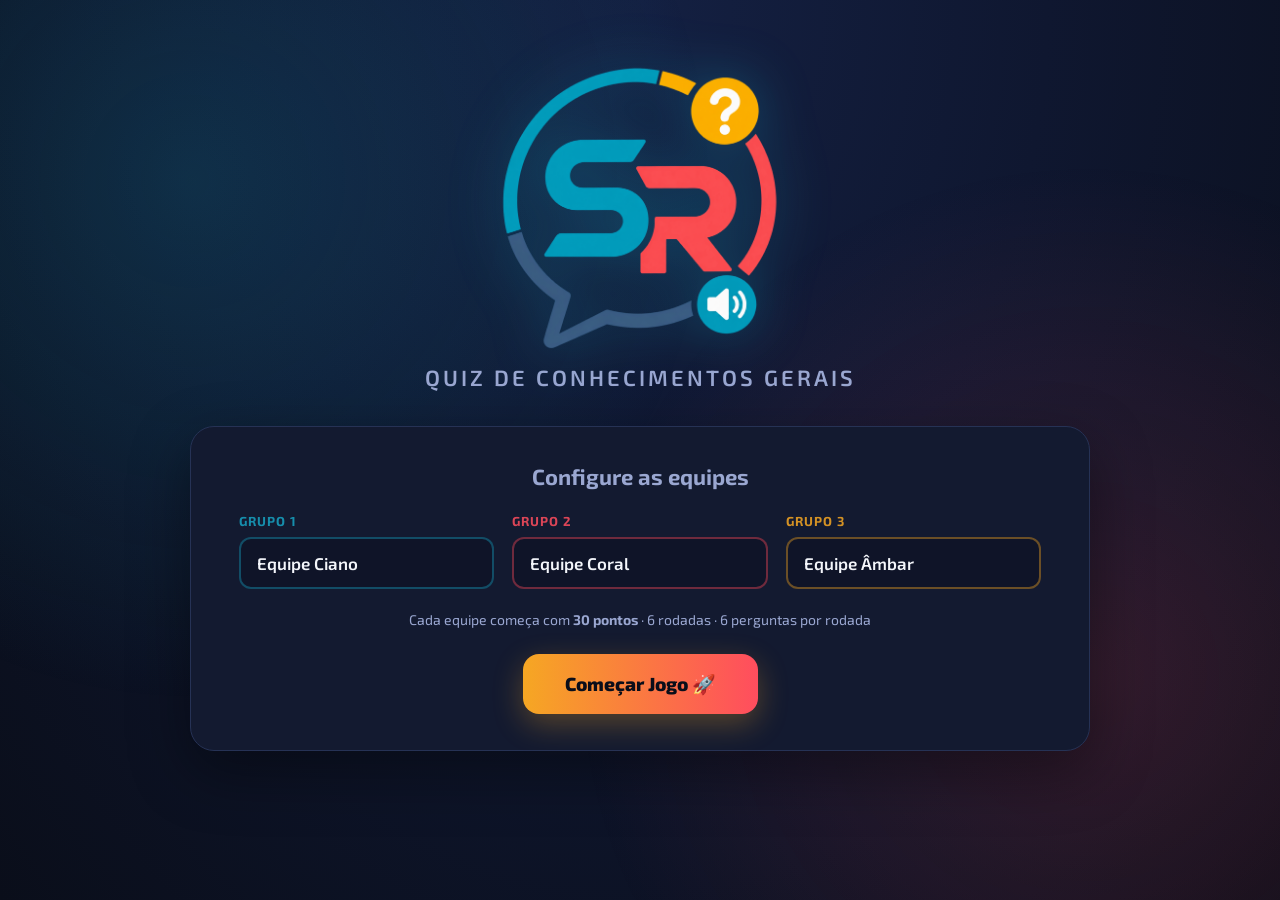
==== index.html @ 0fa522cc "the project deployment is complete" ====
<!DOCTYPE html>
<html lang="pt-BR">
<head>
<meta charset="UTF-8">
<meta name="viewport" content="width=device-width, initial-scale=1.0">
<title>ScoreRaid</title>
<link rel="preconnect" href="https://fonts.googleapis.com">
<link rel="preconnect" href="https://fonts.gstatic.com" crossorigin>
<link href="https://fonts.googleapis.com/css2?family=Exo+2:ital,wght@0,100..900;1,100..900&display=swap" rel="stylesheet">
<link rel="stylesheet" href="style.css">
</head>
<body>

<div id="app">

  <!-- ===================== BARRA LATERAL DE PLACAR (FIXA) ===================== -->
  <aside id="barra-lateral-placar" class="oculto">
    <div class="bl-topo">
      <img src="assets/logo-scoreraid.png" alt="ScoreRaid" class="bl-logo">
      <div class="bl-rodada" id="bl-rodada">Rodada 1 de 6</div>
    </div>
    <div class="bl-pontos-rodadas" id="bl-pontos-rodadas"></div>
    <div class="bl-lista-grupos" id="bl-lista-grupos"></div>
  </aside>

  <!-- ===================== TELA 1: INÍCIO ===================== -->
  <section id="tela-inicio" class="tela ativa">
    <div class="fundo-decor"></div>
    <div class="conteudo-inicio">
      <div class="logo-wrapper">
        <img src="assets/logo-scoreraid.png" alt="ScoreRaid" class="logo-principal">
        <p class="subtitulo-jogo">Quiz de Conhecimentos Gerais</p>
      </div>

      <div class="cartao-equipes">
        <h2>Configure as equipes</h2>
        <div class="campos-equipes">
          <div class="campo-equipe equipe-1">
            <label for="input-equipe-1">Grupo 1</label>
            <input type="text" id="input-equipe-1" maxlength="18" value="Equipe Ciano">
          </div>
          <div class="campo-equipe equipe-2">
            <label for="input-equipe-2">Grupo 2</label>
            <input type="text" id="input-equipe-2" maxlength="18" value="Equipe Coral">
          </div>
          <div class="campo-equipe equipe-3">
            <label for="input-equipe-3">Grupo 3</label>
            <input type="text" id="input-equipe-3" maxlength="18" value="Equipe Âmbar">
          </div>
        </div>
        <p class="info-regra">Cada equipe começa com <strong>30 pontos</strong> · 6 rodadas · 6 perguntas por rodada</p>
        <button id="btn-comecar" class="botao-principal">Começar Jogo 🚀</button>
      </div>
    </div>
  </section>

  <!-- ===================== TELA 2: PLACAR ENTRE PERGUNTAS ===================== -->
  <section id="tela-placar" class="tela">
    <div class="area-conteudo">
      <div class="cabecalho-jogo">
        <div class="indicador-rodada" id="indicador-rodada-placar">Rodada 1 de 6</div>
      </div>

      <h2 class="titulo-secao">Placar Atual</h2>
      <div class="grade-placar" id="grade-placar"></div>

      <button id="btn-proxima-pergunta" class="botao-principal botao-grande">Sortear Próximo Tema 🎡</button>
    </div>
  </section>

  <!-- ===================== TELA 2.5: ROLETA DE TEMAS ===================== -->
  <section id="tela-roleta" class="tela">
    <div class="area-conteudo area-conteudo-central">
      <h2 class="titulo-secao">Sorteando o tema...</h2>

      <div class="palco-roleta">
        <div class="ponteiro-roleta">▼</div>
        <div class="roleta" id="roleta"></div>
      </div>

      <p class="resultado-roleta oculto" id="resultado-roleta"></p>
      <button id="btn-girar-roleta" class="botao-principal botao-grande">Girar Roleta 🎡</button>
      <button id="btn-ver-pergunta" class="botao-principal botao-grande oculto">Ver Pergunta ➜</button>
    </div>
  </section>

  <!-- ===================== TELA 3: PERGUNTA ===================== -->
  <section id="tela-pergunta" class="tela">
    <div class="area-conteudo">
      <div class="cabecalho-jogo">
        <div class="indicador-rodada" id="indicador-rodada-pergunta">Rodada 1 de 6</div>
        <div class="indicador-pergunta" id="indicador-pergunta">Pergunta 1 de 6</div>
      </div>

      <div class="barra-badges">
        <span class="badge-tema" id="badge-tema">🧮 Matemática</span>
        <span class="badge-tipo" id="badge-tipo">Acumulativa</span>
        <span class="badge-valor" id="badge-valor">+10 pts</span>
      </div>

      <div class="cartao-pergunta">
        <p class="enunciado" id="texto-enunciado">Carregando pergunta...</p>
        <div class="grade-alternativas" id="grade-alternativas"></div>
      </div>

      <div class="area-cronometro" id="area-cronometro">
        <div class="circulo-cronometro">
          <span id="valor-cronometro">10</span>
        </div>
        <p class="texto-cronometro">Tempo para responder</p>
        <button id="btn-pular-cronometro" class="botao-secundario">Encerrar tempo agora</button>
      </div>

      <p class="aviso-vez" id="aviso-vez"></p>

      <div class="area-botoes-grupos" id="area-botoes-grupos"></div>

      <button id="btn-ninguem-acertou" class="botao-secundario">Ninguém acertou</button>

      <!-- Passo extra: escolher de quem roubar (Ofensiva) -->
      <div id="painel-roubo" class="painel-roubo oculto">
        <h3>🎯 De qual grupo <span id="nome-vencedor-roubo"></span> vai roubar pontos?</h3>
        <div class="area-botoes-roubo" id="area-botoes-roubo"></div>
      </div>

      <button id="btn-continuar" class="botao-principal botao-grande oculto">Continuar ➜</button>
    </div>
  </section>

  <!-- ===================== TELA 4: RESULTADO FINAL ===================== -->
  <section id="tela-final" class="tela">
    <div id="confete-container"></div>
    <div class="conteudo-final">
      <img src="assets/logo-scoreraid.png" alt="ScoreRaid" class="logo-final">
      <h2 class="titulo-vencedor">🏆 Vencedor 🏆</h2>
      <h1 id="nome-time-vencedor" class="nome-vencedor-final"></h1>

      <div class="podio" id="podio"></div>

      <button id="btn-jogar-novamente" class="botao-principal botao-grande">Jogar Novamente 🔄</button>
    </div>
  </section>

</div>

<script src="scripts.js"></script>
</body>
</html>
---- style.css ----
/* ======================================================
   SCORERAID — ESTILO GERAL (v2)
   Paleta inspirada na logo: ciano, coral/vermelho, âmbar e navy.
====================================================== */

:root{
  --fundo-1: #0a0e1a;
  --fundo-2: #0f1730;
  --fundo-3: #142042;
  --card-bg: #131a30;
  --card-borda: #263255;

  --ciano: #17a3c2;
  --ciano-forte: #0f7f9c;
  --coral: #ff4d5e;
  --coral-forte: #e8283b;
  --ambar: #f6a723;
  --ambar-forte: #de8b06;
  --navy: #3a4a78;
  --verde-ok: #2ee6a6;
  --vermelho: #ff4757;

  --texto: #f4f6fb;
  --texto-fraco: #9aa7d1;

  --largura-sidebar: 280px;

  --fonte-principal: 'Exo 2', sans-serif;
}

*{ box-sizing: border-box; margin:0; padding:0; }

html, body{
  height: 100%;
  font-family: var(--fonte-principal);
  color: var(--texto);
  background: radial-gradient(ellipse at top, var(--fundo-3) 0%, var(--fundo-2) 45%, var(--fundo-1) 100%);
  overflow-x: hidden;
}

#app{ min-height: 100vh; width: 100%; position: relative; }

.oculto{ display:none !important; }

/* ---------- Controle de telas ---------- */
.tela{
  display: none;
  min-height: 100vh;
  width: 100%;
  padding: 32px 6vw 48px;
  flex-direction: column;
  align-items: center;
  animation: aparecer .5s ease;
}
.tela.ativa{ display: flex; }

/* Quando a sidebar está visível, o conteúdo central recua para não ficar embaixo dela */
body.com-sidebar .tela{ padding-right: calc(var(--largura-sidebar) + 6vw); }

.area-conteudo{
  width: 100%;
  max-width: 1000px;
  display:flex;
  flex-direction: column;
  align-items: center;
}
.area-conteudo-central{ justify-content:center; flex:1; }

@keyframes aparecer{
  from{ opacity: 0; transform: translateY(12px); }
  to{ opacity: 1; transform: translateY(0); }
}

/* ======================================================
   BARRA LATERAL FIXA DE PLACAR
====================================================== */
#barra-lateral-placar{
  position: fixed;
  top: 0; right: 0;
  width: var(--largura-sidebar);
  height: 100vh;
  background: linear-gradient(180deg, #0f1530, #0a0e1e);
  border-left: 1px solid var(--card-borda);
  padding: 22px 20px;
  display:flex;
  flex-direction: column;
  gap: 18px;
  z-index: 50;
  box-shadow: -12px 0 30px rgba(0,0,0,.35);
}
.bl-topo{ display:flex; flex-direction: column; align-items:center; gap: 8px; }
.bl-logo{ width: 96px; height: auto; filter: drop-shadow(0 0 10px rgba(23,163,194,.35)); }
.bl-rodada{
  font-size: 13px;
  font-weight: 700;
  color: var(--texto-fraco);
  background: var(--card-bg);
  border: 1px solid var(--card-borda);
  padding: 6px 14px;
  border-radius: 999px;
}

.bl-pontos-rodadas{
  display:flex;
  gap: 6px;
  justify-content:center;
}
.bl-marcador{
  width: 12px; height: 12px;
  border-radius: 50%;
  background: var(--card-borda);
}
.bl-marcador.concluida{ background: var(--verde-ok); }
.bl-marcador.atual{ background: var(--ambar); box-shadow: 0 0 8px var(--ambar); }

.bl-lista-grupos{ display:flex; flex-direction: column; gap: 12px; margin-top: 6px; }
.bl-card-grupo{
  background: var(--card-bg);
  border: 1px solid var(--card-borda);
  border-left: 5px solid var(--ciano);
  border-radius: 12px;
  padding: 12px 14px;
  transition: transform .3s;
}
.bl-card-grupo.cor-1{ border-left-color: var(--ciano); }
.bl-card-grupo.cor-2{ border-left-color: var(--coral); }
.bl-card-grupo.cor-3{ border-left-color: var(--ambar); }
.bl-card-grupo.destaque{ transform: scale(1.04); }
.bl-nome-grupo{
  font-size: 13px;
  font-weight: 700;
  color: var(--texto-fraco);
  text-transform: uppercase;
  letter-spacing: .5px;
  margin-bottom: 4px;
  white-space: nowrap;
  overflow: hidden;
  text-overflow: ellipsis;
}
.bl-pontos-grupo{ font-size: 30px; font-weight: 900; }
.bl-card-grupo.cor-1 .bl-pontos-grupo{ color: var(--ciano); }
.bl-card-grupo.cor-2 .bl-pontos-grupo{ color: var(--coral); }
.bl-card-grupo.cor-3 .bl-pontos-grupo{ color: var(--ambar); }

/* ======================================================
   TELA INÍCIO
====================================================== */
.fundo-decor{
  position: fixed;
  inset: 0;
  background:
    radial-gradient(circle at 15% 20%, rgba(23,163,194,.18), transparent 40%),
    radial-gradient(circle at 85% 75%, rgba(255,77,94,.16), transparent 40%);
  pointer-events: none;
  z-index: 0;
}

.conteudo-inicio{
  position: relative;
  z-index: 1;
  display:flex;
  flex-direction: column;
  align-items: center;
  gap: 36px;
  width: 100%;
  max-width: 900px;
  margin-top: 3vh;
}

.logo-wrapper{ text-align:center; }
.logo-principal{
  width: min(320px, 60vw);
  height: auto;
  filter: drop-shadow(0 0 26px rgba(23,163,194,.35));
}
.subtitulo-jogo{
  font-size: clamp(16px, 2.4vw, 22px);
  color: var(--texto-fraco);
  font-weight: 600;
  letter-spacing: 3px;
  text-transform: uppercase;
  margin-top: 10px;
}

.cartao-equipes{
  width: 100%;
  background: var(--card-bg);
  border: 1px solid var(--card-borda);
  border-radius: 24px;
  padding: 36px clamp(20px, 4vw, 48px);
  box-shadow: 0 20px 60px rgba(0,0,0,.4);
}
.cartao-equipes h2{
  text-align: center;
  font-size: 22px;
  margin-bottom: 24px;
  color: var(--texto-fraco);
  font-weight: 700;
}

.campos-equipes{
  display: grid;
  grid-template-columns: repeat(3, 1fr);
  gap: 18px;
  margin-bottom: 22px;
}
.campo-equipe label{
  display: block;
  font-size: 13px;
  font-weight: 700;
  text-transform: uppercase;
  letter-spacing: 1px;
  margin-bottom: 8px;
  opacity: .85;
}
.campo-equipe input{
  width: 100%;
  padding: 14px 16px;
  font-size: 17px;
  font-family: var(--fonte-principal);
  font-weight: 600;
  border-radius: 12px;
  border: 2px solid var(--card-borda);
  background: #0f1428;
  color: var(--texto);
  outline: none;
  transition: border-color .2s;
}
.campo-equipe input:focus{ border-color: var(--ambar); }

.equipe-1 label{ color: var(--ciano); }
.equipe-2 label{ color: var(--coral); }
.equipe-3 label{ color: var(--ambar); }
.equipe-1 input{ border-color: rgba(23,163,194,.4); }
.equipe-2 input{ border-color: rgba(255,77,94,.4); }
.equipe-3 input{ border-color: rgba(246,167,35,.4); }

.info-regra{
  text-align: center;
  color: var(--texto-fraco);
  font-size: 14px;
  margin-bottom: 26px;
}

.botao-principal{
  display: block;
  margin: 0 auto;
  border: none;
  cursor: pointer;
  font-family: var(--fonte-principal);
  font-weight: 800;
  font-size: 19px;
  color: #0a0e1a;
  padding: 18px 42px;
  border-radius: 16px;
  background: linear-gradient(90deg, var(--ambar), var(--coral));
  box-shadow: 0 10px 30px rgba(246,167,35,.3);
  transition: transform .15s ease, box-shadow .15s ease;
}
.botao-principal:hover{ transform: translateY(-3px) scale(1.02); box-shadow: 0 14px 36px rgba(246,167,35,.45); }
.botao-principal:active{ transform: translateY(0) scale(.98); }

.botao-grande{ font-size: 22px; padding: 20px 52px; margin-top: 28px; }

.botao-secundario{
  margin: 14px auto 0;
  display: block;
  background: transparent;
  border: 2px solid var(--card-borda);
  color: var(--texto-fraco);
  font-family: var(--fonte-principal);
  font-weight: 700;
  font-size: 15px;
  padding: 12px 28px;
  border-radius: 12px;
  cursor: pointer;
  transition: all .2s;
}
.botao-secundario:hover{ border-color: var(--coral); color: var(--coral); }

/* ======================================================
   CABEÇALHO COMUM
====================================================== */
.cabecalho-jogo{
  width: 100%;
  display:flex;
  align-items:center;
  justify-content: center;
  gap: 16px;
  flex-wrap: wrap;
  margin-bottom: 18px;
}
.indicador-rodada, .indicador-pergunta{
  background: var(--card-bg);
  border: 1px solid var(--card-borda);
  padding: 8px 18px;
  border-radius: 999px;
  font-weight: 700;
  font-size: 14px;
  color: var(--texto-fraco);
}

/* ======================================================
   TELA PLACAR
====================================================== */
.titulo-secao{
  font-size: 26px;
  font-weight: 800;
  margin-bottom: 22px;
  text-align:center;
}

.grade-placar{
  display:grid;
  grid-template-columns: repeat(3, 1fr);
  gap: 22px;
  width: 100%;
}
.cartao-placar-equipe{
  background: var(--card-bg);
  border: 2px solid var(--card-borda);
  border-radius: 20px;
  padding: 28px 18px;
  text-align: center;
  position: relative;
  overflow: hidden;
}
.cartao-placar-equipe::before{
  content:"";
  position:absolute; top:0; left:0; right:0; height:6px;
}
.cartao-placar-equipe.cor-1::before{ background: linear-gradient(90deg, var(--ciano), var(--ciano-forte)); }
.cartao-placar-equipe.cor-2::before{ background: linear-gradient(90deg, var(--coral), var(--coral-forte)); }
.cartao-placar-equipe.cor-3::before{ background: linear-gradient(90deg, var(--ambar), var(--ambar-forte)); }

.nome-equipe-placar{
  font-size: 18px;
  font-weight: 700;
  color: var(--texto-fraco);
  margin-bottom: 10px;
  text-transform: uppercase;
  letter-spacing: .5px;
}
.valor-pontos{ font-size: 52px; font-weight: 900; }
.cartao-placar-equipe.cor-1 .valor-pontos{ color: var(--ciano); }
.cartao-placar-equipe.cor-2 .valor-pontos{ color: var(--coral); }
.cartao-placar-equipe.cor-3 .valor-pontos{ color: var(--ambar); }

.variacao-pontos{ font-size: 15px; font-weight: 700; margin-top: 8px; height: 18px; }
.variacao-pontos.positiva{ color: var(--verde-ok); }
.variacao-pontos.negativa{ color: var(--vermelho); }

/* ======================================================
   TELA ROLETA
====================================================== */
.palco-roleta{
  position: relative;
  width: min(420px, 80vw);
  aspect-ratio: 1;
  margin: 10px auto 26px;
  display:flex; align-items:center; justify-content:center;
}
.ponteiro-roleta{
  position: absolute;
  top: -6px;
  font-size: 34px;
  color: var(--ambar);
  filter: drop-shadow(0 0 8px rgba(246,167,35,.6));
  z-index: 5;
}
.roleta{
  width: 100%;
  height: 100%;
  border-radius: 50%;
  border: 6px solid var(--card-borda);
  box-shadow: 0 0 40px rgba(23,163,194,.25), inset 0 0 30px rgba(0,0,0,.4);
  position: relative;
  transition: transform 3.2s cubic-bezier(.15,.85,.15,1);
  transform: rotate(0deg);
}
.fatia-roleta{
  position: absolute;
  inset: 0;
  display:flex;
  align-items:flex-start;
  justify-content:center;
  font-size: 26px;
}
.fatia-roleta span{
  margin-top: 14px;
  filter: drop-shadow(0 0 4px rgba(0,0,0,.5));
}

.resultado-roleta{
  text-align:center;
  font-size: 24px;
  font-weight: 800;
  margin-bottom: 6px;
  color: var(--ambar);
}

/* ======================================================
   TELA PERGUNTA — PALCO DE PROGRAMA DE TV
   Conceito: um estúdio escuro com holofotes cruzados, o "telão"
   central emoldurado por luzes de marquise (chase lights), placas
   luminosas para os badges e teclas-letra grandes tipo painel de
   game show. Os buzinadores dos grupos viram botões de campainha.
====================================================== */
#tela-pergunta{ position: relative; }
#tela-pergunta::before{
  content:"";
  position: fixed;
  inset: 0;
  z-index: 0;
  pointer-events: none;
  background:
    conic-gradient(from 200deg at 18% -10%, rgba(246,167,35,.16), transparent 32%),
    conic-gradient(from 20deg at 85% -10%, rgba(23,163,194,.18), transparent 32%),
    radial-gradient(ellipse at 50% 120%, rgba(255,77,94,.10), transparent 55%);
}
#tela-pergunta .area-conteudo{ position: relative; z-index: 1; }

.barra-badges{
  display:flex;
  gap: 14px;
  flex-wrap: wrap;
  justify-content: center;
  margin-bottom: 26px;
}
.badge-tema, .badge-tipo, .badge-valor{
  padding: 10px 20px;
  border-radius: 10px;
  font-weight: 800;
  font-size: 14px;
  letter-spacing: .3px;
  border: 1px solid rgba(255,255,255,.08);
}
.badge-tema{
  background: #0c1226;
  color: var(--texto-fraco);
  box-shadow: inset 0 0 0 1px rgba(255,255,255,.03);
}
.badge-tipo{
  background: #071a1f;
  color: #5fe4ff;
  text-shadow: 0 0 10px rgba(95,228,255,.8);
  box-shadow: 0 0 18px rgba(23,163,194,.35), inset 0 0 12px rgba(23,163,194,.25);
}
.badge-tipo.ofensiva{
  background: #240509;
  color: #ff8a93;
  text-shadow: 0 0 12px rgba(255,71,87,.9);
  box-shadow: 0 0 22px rgba(255,71,87,.5), inset 0 0 12px rgba(255,71,87,.3);
  animation: sirene 1s infinite;
}
.badge-valor{
  background: #241706;
  color: var(--ambar);
  text-shadow: 0 0 10px rgba(246,167,35,.8);
  box-shadow: 0 0 18px rgba(246,167,35,.35), inset 0 0 12px rgba(246,167,35,.25);
}

@keyframes sirene{
  0%,100%{ box-shadow: 0 0 22px rgba(255,71,87,.5), inset 0 0 12px rgba(255,71,87,.3); }
  50%{ box-shadow: 0 0 34px rgba(255,71,87,.85), inset 0 0 16px rgba(255,71,87,.5); }
}

/* ---------- "Telão" central com moldura de luzes de marquise ---------- */
.cartao-pergunta{
  position: relative;
  width: 100%;
  background:
    radial-gradient(circle at 50% -20%, rgba(23,163,194,.10), transparent 55%),
    #0a0f22;
  border-radius: 20px;
  padding: clamp(30px, 4.5vw, 56px) clamp(22px, 4vw, 48px) clamp(38px, 5vw, 54px);
  margin-bottom: 26px;
  box-shadow:
    0 30px 70px rgba(0,0,0,.55),
    inset 0 0 0 2px #05070f;
}
.cartao-pergunta::before{
  content:"";
  position: absolute;
  inset: 10px;
  border-radius: 13px;
  padding: 3px;
  background-image: radial-gradient(circle, #ffe08a 0 3px, transparent 3.5px);
  background-size: 26px 26px;
  background-position: 0 0;
  -webkit-mask: linear-gradient(#000 0 0) content-box, linear-gradient(#000 0 0);
  -webkit-mask-composite: xor;
  mask-composite: exclude;
  border: 13px solid transparent;
  filter: drop-shadow(0 0 4px rgba(255,224,138,.65));
  animation: luzes-correndo 900ms steps(2) infinite;
  pointer-events: none;
}
@keyframes luzes-correndo{
  0%{ background-position: 0 0; opacity: 1; }
  50%{ background-position: 13px 0; opacity: .55; }
  100%{ background-position: 26px 0; opacity: 1; }
}

.enunciado{
  position: relative;
  font-size: clamp(22px, 2.9vw, 32px);
  font-weight: 800;
  text-align: center;
  letter-spacing: .2px;
  line-height: 1.45;
  margin-bottom: 34px;
  color: #fbfbff;
  text-shadow: 0 0 22px rgba(23,163,194,.25);
}

.grade-alternativas{ display:grid; grid-template-columns: 1fr 1fr; gap: 18px; }
.alternativa{
  position: relative;
  background: linear-gradient(180deg, #141c38, #0d1226);
  border: 1px solid #2a355c;
  border-bottom: 4px solid #05070f;
  border-radius: 14px;
  padding: 18px 22px;
  font-size: 18px;
  font-weight: 700;
  display:flex;
  gap: 16px;
  align-items: center;
  transition: all .2s;
}
.alternativa .letra{
  width: 40px; height:40px;
  border-radius: 50%;
  background: linear-gradient(180deg, #f6c25a, var(--ambar-forte));
  color: #2c1c00;
  display:flex; align-items:center; justify-content:center;
  font-weight: 900;
  font-size: 17px;
  flex-shrink: 0;
  box-shadow: 0 3px 0 #8a5a03, 0 0 14px rgba(246,167,35,.4);
}
.alternativa.correta{
  background: linear-gradient(180deg, #0f3d31, #0a2620);
  border-color: var(--verde-ok);
  box-shadow: 0 0 26px rgba(46,230,166,.35);
}
.alternativa.correta .letra{ background: var(--verde-ok); color:#022; box-shadow: 0 3px 0 #167a5c; }
.alternativa.incorreta{ background: #150c14; border-color: rgba(255,71,87,.35); opacity: .45; }

/* ---------- Relógio de estúdio ---------- */
.area-cronometro{ display:flex; flex-direction: column; align-items:center; gap: 12px; margin: 4px 0 28px; }
.circulo-cronometro{
  width: 110px; height: 110px;
  border-radius: 50%;
  display:flex; align-items:center; justify-content:center;
  background: radial-gradient(circle at 50% 40%, #16233f, #070b17 75%);
  border: 5px solid var(--ambar);
  box-shadow: 0 0 0 6px #05070f, 0 0 30px rgba(246,167,35,.5);
  font-size: 42px;
  font-weight: 900;
  color: var(--ambar);
  text-shadow: 0 0 14px rgba(246,167,35,.8);
  transition: border-color .3s, color .3s, box-shadow .3s;
}
.circulo-cronometro.alerta{
  border-color: var(--vermelho);
  color: #fff;
  text-shadow: 0 0 16px rgba(255,71,87,.9);
  box-shadow: 0 0 0 6px #05070f, 0 0 34px rgba(255,71,87,.7);
  animation: sirene-relogio .5s infinite;
}
@keyframes sirene-relogio{
  0%,100%{ transform: scale(1); }
  50%{ transform: scale(1.06); }
}
.texto-cronometro{ font-size: 13px; font-weight: 700; color: var(--texto-fraco); text-transform: uppercase; letter-spacing: 2px; }
#btn-pular-cronometro{ margin-top: 2px; padding: 8px 20px; font-size: 13px; }

.aviso-vez{
  text-align:center;
  font-size: 21px;
  font-weight: 800;
  color: var(--ambar);
  text-shadow: 0 0 16px rgba(246,167,35,.6);
  min-height: 28px;
  margin-bottom: 16px;
}

/* ---------- Campainhas dos grupos ---------- */
.area-botoes-grupos{
  display:grid;
  grid-template-columns: repeat(3, 1fr);
  gap: 18px;
  width: 100%;
  margin-bottom: 10px;
}
.botao-grupo{
  font-family: var(--fonte-principal);
  font-weight: 800;
  font-size: 16px;
  padding: 22px 12px;
  border-radius: 999px;
  border: none;
  cursor: pointer;
  color: #061018;
  position: relative;
  transition: transform .12s, box-shadow .12s, opacity .2s;
}
.botao-grupo::after{
  content:"";
  position: absolute; inset: 4px;
  border-radius: inherit;
  background: linear-gradient(180deg, rgba(255,255,255,.35), transparent 55%);
  pointer-events: none;
}
.botao-grupo:hover:not(:disabled){ transform: translateY(-3px); }
.botao-grupo:active:not(:disabled){ transform: translateY(1px); }
.botao-grupo:disabled{ opacity: .3; cursor: not-allowed; }
.botao-grupo.cor-1{ background: linear-gradient(135deg, var(--ciano), var(--ciano-forte)); box-shadow: 0 6px 0 #0a5568, 0 0 20px rgba(23,163,194,.4); }
.botao-grupo.cor-2{ background: linear-gradient(135deg, var(--coral), var(--coral-forte)); box-shadow: 0 6px 0 #8f1420, 0 0 20px rgba(255,77,94,.4); }
.botao-grupo.cor-3{ background: linear-gradient(135deg, var(--ambar), var(--ambar-forte)); box-shadow: 0 6px 0 #8a5a03, 0 0 20px rgba(246,167,35,.4); }

.painel-roubo{
  position: relative;
  width: 100%;
  background: repeating-linear-gradient(135deg, #1a0507 0 14px, #240a0d 14px 28px);
  border: 2px solid var(--coral);
  border-radius: 18px;
  padding: 26px;
  text-align: center;
  margin-top: 14px;
  box-shadow: 0 0 30px rgba(255,71,87,.3);
}
.painel-roubo h3{ margin-bottom: 18px; font-size: 20px; text-shadow: 0 0 10px rgba(255,77,94,.6); }
.area-botoes-roubo{ display:flex; gap: 16px; justify-content: center; flex-wrap: wrap; }

/* ======================================================
   TELA FINAL
====================================================== */
#tela-final{ position: relative; overflow:hidden; justify-content: center; }
#confete-container{ position: absolute; inset:0; pointer-events:none; overflow:hidden; }
.confete{ position:absolute; top:-20px; width:10px; height: 16px; opacity: .9; animation: cair linear forwards; }
@keyframes cair{ to{ transform: translateY(110vh) rotate(540deg); opacity: .2; } }

.conteudo-final{
  position: relative; z-index: 1;
  text-align:center;
  display:flex; flex-direction: column; align-items:center;
  gap: 8px;
  margin-top: 3vh;
}
.logo-final{ width: 100px; height: auto; margin-bottom: 6px; opacity: .9; }
.titulo-vencedor{ font-size: 24px; color: var(--texto-fraco); letter-spacing: 2px; }
.nome-vencedor-final{
  font-size: clamp(40px, 7vw, 76px);
  font-weight: 900;
  background: linear-gradient(90deg, var(--ambar), var(--coral));
  -webkit-background-clip: text; background-clip: text; color: transparent;
  margin-bottom: 20px;
}

.podio{ display:flex; gap: 20px; align-items:flex-end; justify-content:center; margin: 20px 0 10px; }
.posicao-podio{
  background: var(--card-bg);
  border: 2px solid var(--card-borda);
  border-radius: 18px;
  padding: 22px 26px;
  min-width: 180px;
}
.posicao-podio.primeiro{ border-color: var(--ambar); transform: scale(1.08); }
.posicao-podio .lugar{ font-size: 14px; color: var(--texto-fraco); font-weight:700; letter-spacing:1px; }
.posicao-podio .nome{ font-size: 20px; font-weight: 800; margin: 6px 0; }
.posicao-podio .pts{ font-size: 30px; font-weight: 900; color: var(--ambar); }

/* ======================================================
   RESPONSIVO
====================================================== */
@media (max-width: 900px){
  body.com-sidebar .tela{ padding-right: 6vw; padding-bottom: 210px; }
  #barra-lateral-placar{
    top: auto; bottom: 0; left: 0; right: 0;
    width: 100%; height: auto;
    flex-direction: row;
    align-items: center;
    justify-content: space-between;
    border-left: none;
    border-top: 1px solid var(--card-borda);
    padding: 12px 16px;
    overflow-x: auto;
  }
  .bl-topo{ flex-direction: row; gap: 10px; }
  .bl-logo{ width: 40px; }
  .bl-pontos-rodadas{ display:none; }
  .bl-lista-grupos{ flex-direction: row; margin-top: 0; }
  .bl-card-grupo{ padding: 8px 12px; min-width: 110px; }
  .bl-pontos-grupo{ font-size: 22px; }
}
@media (max-width: 760px){
  .campos-equipes{ grid-template-columns: 1fr; }
  .grade-placar{ grid-template-columns: 1fr; }
  .grade-alternativas{ grid-template-columns: 1fr; }
  .area-botoes-grupos{ grid-template-columns: 1fr; }
  .podio{ flex-direction: column; align-items:center; }
}
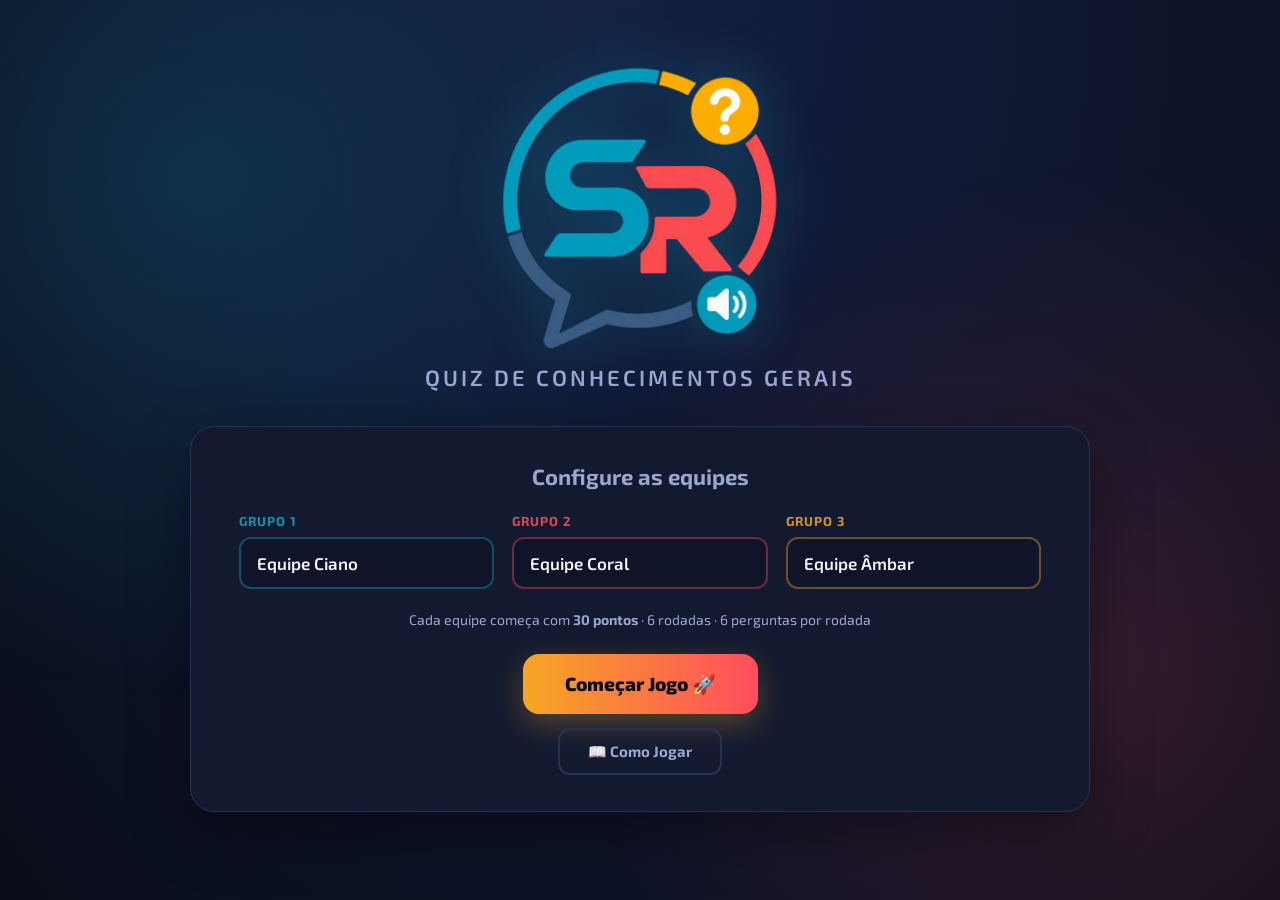
==== commit 62ae8d0c: "update project v2.0" ====
--- a/index.html
+++ b/index.html
@@ -1,148 +1,168 @@
 <!DOCTYPE html>
 <html lang="pt-BR">
+
 <head>
-<meta charset="UTF-8">
-<meta name="viewport" content="width=device-width, initial-scale=1.0">
-<title>ScoreRaid</title>
-<link rel="preconnect" href="https://fonts.googleapis.com">
-<link rel="preconnect" href="https://fonts.gstatic.com" crossorigin>
-<link href="https://fonts.googleapis.com/css2?family=Exo+2:ital,wght@0,100..900;1,100..900&display=swap" rel="stylesheet">
-<link rel="stylesheet" href="style.css">
+  <meta charset="UTF-8">
+  <meta name="viewport" content="width=device-width, initial-scale=1.0">
+  <title>ScoreRaid</title>
+  <link rel="preconnect" href="https://fonts.googleapis.com">
+  <link rel="preconnect" href="https://fonts.gstatic.com" crossorigin>
+  <link href="https://fonts.googleapis.com/css2?family=Exo+2:ital,wght@0,100..900;1,100..900&display=swap"
+    rel="stylesheet">
+  <link rel="stylesheet" href="style.css">
 </head>
+
 <body>
 
-<div id="app">
+  <div id="app">
 
-  <!-- ===================== BARRA LATERAL DE PLACAR (FIXA) ===================== -->
-  <aside id="barra-lateral-placar" class="oculto">
-    <div class="bl-topo">
-      <img src="assets/logo-scoreraid.png" alt="ScoreRaid" class="bl-logo">
-      <div class="bl-rodada" id="bl-rodada">Rodada 1 de 6</div>
-    </div>
-    <div class="bl-pontos-rodadas" id="bl-pontos-rodadas"></div>
-    <div class="bl-lista-grupos" id="bl-lista-grupos"></div>
-  </aside>
+    <!-- ===================== BARRA LATERAL DE PLACAR (FIXA) ===================== -->
+    <aside id="barra-lateral-placar" class="oculto">
+      <div class="bl-topo">
+        <img src="assets/logo-scoreraid.png" alt="ScoreRaid" class="bl-logo">
+        <div class="bl-rodada" id="bl-rodada">Rodada 1 de 6</div>
+      </div>
+      <div class="bl-pontos-rodadas" id="bl-pontos-rodadas"></div>
+      <div class="bl-lista-grupos" id="bl-lista-grupos"></div>
+    </aside>
 
-  <!-- ===================== TELA 1: INÍCIO ===================== -->
-  <section id="tela-inicio" class="tela ativa">
-    <div class="fundo-decor"></div>
-    <div class="conteudo-inicio">
-      <div class="logo-wrapper">
-        <img src="assets/logo-scoreraid.png" alt="ScoreRaid" class="logo-principal">
-        <p class="subtitulo-jogo">Quiz de Conhecimentos Gerais</p>
-      </div>
+    <!-- ===================== TELA 1: INÍCIO ===================== -->
+    <section id="tela-inicio" class="tela ativa">
+      <div class="fundo-decor"></div>
+      <div class="conteudo-inicio">
+        <div class="logo-wrapper">
+          <img src="assets/logo-scoreraid.png" alt="ScoreRaid" class="logo-principal">
+          <p class="subtitulo-jogo">Quiz de Conhecimentos Gerais</p>
+        </div>
 
-      <div class="cartao-equipes">
-        <h2>Configure as equipes</h2>
-        <div class="campos-equipes">
-          <div class="campo-equipe equipe-1">
-            <label for="input-equipe-1">Grupo 1</label>
-            <input type="text" id="input-equipe-1" maxlength="18" value="Equipe Ciano">
+        <div class="cartao-equipes">
+          <h2>Configure as equipes</h2>
+          <div class="campos-equipes">
+            <div class="campo-equipe equipe-1">
+              <label for="input-equipe-1">Grupo 1</label>
+              <input type="text" id="input-equipe-1" maxlength="18" value="Equipe Ciano">
+            </div>
+            <div class="campo-equipe equipe-2">
+              <label for="input-equipe-2">Grupo 2</label>
+              <input type="text" id="input-equipe-2" maxlength="18" value="Equipe Coral">
+            </div>
+            <div class="campo-equipe equipe-3">
+              <label for="input-equipe-3">Grupo 3</label>
+              <input type="text" id="input-equipe-3" maxlength="18" value="Equipe Âmbar">
+            </div>
           </div>
-          <div class="campo-equipe equipe-2">
-            <label for="input-equipe-2">Grupo 2</label>
-            <input type="text" id="input-equipe-2" maxlength="18" value="Equipe Coral">
-          </div>
-          <div class="campo-equipe equipe-3">
-            <label for="input-equipe-3">Grupo 3</label>
-            <input type="text" id="input-equipe-3" maxlength="18" value="Equipe Âmbar">
+          <p class="info-regra">Cada equipe começa com <strong>30 pontos</strong> · 6 rodadas · 6 perguntas por rodada
+          </p>
+          <button id="btn-comecar" class="botao-principal">Começar Jogo 🚀</button>
+          <button id="btn-como-jogar" class="botao-secundario">📖 Como Jogar</button>
+
+          <!-- ===================== MODAL: COMO JOGAR (Google Slides) ===================== -->
+          <div id="modal-como-jogar" class="modal-apresentacao oculto">
+            <div class="apresentacao-topo">
+              <span class="apresentacao-titulo">Como Jogar</span>
+              <button id="btn-fechar-apresentacao" class="botao-fechar-apresentacao">✕</button>
+            </div>
+            <div class="apresentacao-palco">
+              <iframe id="iframe-apresentacao" src=""
+                data-src="https://docs.google.com/presentation/d/1zQr8W0oWzdNFz7qLsK6k_VZ32sdYNNH6wDWyF6dW29E/embed?start=false&loop=false&delayms=3000"
+                allowfullscreen="true" frameborder="0">
+              </iframe>
+            </div>
           </div>
         </div>
-        <p class="info-regra">Cada equipe começa com <strong>30 pontos</strong> · 6 rodadas · 6 perguntas por rodada</p>
-        <button id="btn-comecar" class="botao-principal">Começar Jogo 🚀</button>
       </div>
-    </div>
-  </section>
+    </section>
 
-  <!-- ===================== TELA 2: PLACAR ENTRE PERGUNTAS ===================== -->
-  <section id="tela-placar" class="tela">
-    <div class="area-conteudo">
-      <div class="cabecalho-jogo">
-        <div class="indicador-rodada" id="indicador-rodada-placar">Rodada 1 de 6</div>
+    <!-- ===================== TELA 2: PLACAR ENTRE PERGUNTAS ===================== -->
+    <section id="tela-placar" class="tela">
+      <div class="area-conteudo">
+        <div class="cabecalho-jogo">
+          <div class="indicador-rodada" id="indicador-rodada-placar">Rodada 1 de 6</div>
+        </div>
+
+        <h2 class="titulo-secao">Placar Atual</h2>
+        <div class="grade-placar" id="grade-placar"></div>
+
+        <button id="btn-proxima-pergunta" class="botao-principal botao-grande">Sortear Próximo Tema 🎡</button>
       </div>
+    </section>
 
-      <h2 class="titulo-secao">Placar Atual</h2>
-      <div class="grade-placar" id="grade-placar"></div>
+    <!-- ===================== TELA 2.5: ROLETA DE TEMAS ===================== -->
+    <section id="tela-roleta" class="tela">
+      <div class="area-conteudo area-conteudo-central">
+        <h2 class="titulo-secao">Sorteando o tema...</h2>
 
-      <button id="btn-proxima-pergunta" class="botao-principal botao-grande">Sortear Próximo Tema 🎡</button>
-    </div>
-  </section>
+        <div class="palco-roleta">
+          <div class="ponteiro-roleta">▼</div>
+          <div class="roleta" id="roleta"></div>
+        </div>
 
-  <!-- ===================== TELA 2.5: ROLETA DE TEMAS ===================== -->
-  <section id="tela-roleta" class="tela">
-    <div class="area-conteudo area-conteudo-central">
-      <h2 class="titulo-secao">Sorteando o tema...</h2>
+        <p class="resultado-roleta oculto" id="resultado-roleta"></p>
+        <button id="btn-girar-roleta" class="botao-principal botao-grande">Girar Roleta 🎡</button>
+        <button id="btn-ver-pergunta" class="botao-principal botao-grande oculto">Ver Pergunta ➜</button>
+      </div>
+    </section>
 
-      <div class="palco-roleta">
-        <div class="ponteiro-roleta">▼</div>
-        <div class="roleta" id="roleta"></div>
+    <!-- ===================== TELA 3: PERGUNTA ===================== -->
+    <section id="tela-pergunta" class="tela">
+      <div class="area-conteudo">
+        <div class="cabecalho-jogo">
+          <div class="indicador-rodada" id="indicador-rodada-pergunta">Rodada 1 de 6</div>
+          <div class="indicador-pergunta" id="indicador-pergunta">Pergunta 1 de 6</div>
+        </div>
+
+        <div class="barra-badges">
+          <span class="badge-tema" id="badge-tema">🧮 Matemática</span>
+          <span class="badge-tipo" id="badge-tipo">Acumulativa</span>
+          <span class="badge-valor" id="badge-valor">+10 pts</span>
+        </div>
+
+        <div class="cartao-pergunta">
+          <p class="enunciado" id="texto-enunciado">Carregando pergunta...</p>
+          <div class="grade-alternativas" id="grade-alternativas"></div>
+        </div>
+
+        <div class="area-cronometro" id="area-cronometro">
+          <div class="circulo-cronometro">
+            <span id="valor-cronometro">10</span>
+          </div>
+          <p class="texto-cronometro">Tempo para responder</p>
+          <button id="btn-pular-cronometro" class="botao-secundario">Encerrar tempo agora</button>
+        </div>
+
+        <p class="aviso-vez" id="aviso-vez"></p>
+
+        <div class="area-botoes-grupos" id="area-botoes-grupos"></div>
+
+        <button id="btn-ninguem-acertou" class="botao-secundario">Ninguém acertou</button>
+
+        <!-- Passo extra: escolher de quem roubar (Ofensiva) -->
+        <div id="painel-roubo" class="painel-roubo oculto">
+          <h3>🎯 De qual grupo <span id="nome-vencedor-roubo"></span> vai roubar pontos?</h3>
+          <div class="area-botoes-roubo" id="area-botoes-roubo"></div>
+        </div>
+
+        <button id="btn-continuar" class="botao-principal botao-grande oculto">Continuar ➜</button>
       </div>
+    </section>
 
-      <p class="resultado-roleta oculto" id="resultado-roleta"></p>
-      <button id="btn-girar-roleta" class="botao-principal botao-grande">Girar Roleta 🎡</button>
-      <button id="btn-ver-pergunta" class="botao-principal botao-grande oculto">Ver Pergunta ➜</button>
-    </div>
-  </section>
+    <!-- ===================== TELA 4: RESULTADO FINAL ===================== -->
+    <section id="tela-final" class="tela">
+      <div id="confete-container"></div>
+      <div class="conteudo-final">
+        <img src="assets/logo-scoreraid.png" alt="ScoreRaid" class="logo-final">
+        <h2 class="titulo-vencedor">🏆 Vencedor 🏆</h2>
+        <h1 id="nome-time-vencedor" class="nome-vencedor-final"></h1>
 
-  <!-- ===================== TELA 3: PERGUNTA ===================== -->
-  <section id="tela-pergunta" class="tela">
-    <div class="area-conteudo">
-      <div class="cabecalho-jogo">
-        <div class="indicador-rodada" id="indicador-rodada-pergunta">Rodada 1 de 6</div>
-        <div class="indicador-pergunta" id="indicador-pergunta">Pergunta 1 de 6</div>
+        <div class="podio" id="podio"></div>
+
+        <button id="btn-jogar-novamente" class="botao-principal botao-grande">Jogar Novamente 🔄</button>
       </div>
+    </section>
 
-      <div class="barra-badges">
-        <span class="badge-tema" id="badge-tema">🧮 Matemática</span>
-        <span class="badge-tipo" id="badge-tipo">Acumulativa</span>
-        <span class="badge-valor" id="badge-valor">+10 pts</span>
-      </div>
+  </div>
 
-      <div class="cartao-pergunta">
-        <p class="enunciado" id="texto-enunciado">Carregando pergunta...</p>
-        <div class="grade-alternativas" id="grade-alternativas"></div>
-      </div>
+  <script src="scripts.js"></script>
+</body>
 
-      <div class="area-cronometro" id="area-cronometro">
-        <div class="circulo-cronometro">
-          <span id="valor-cronometro">10</span>
-        </div>
-        <p class="texto-cronometro">Tempo para responder</p>
-        <button id="btn-pular-cronometro" class="botao-secundario">Encerrar tempo agora</button>
-      </div>
-
-      <p class="aviso-vez" id="aviso-vez"></p>
-
-      <div class="area-botoes-grupos" id="area-botoes-grupos"></div>
-
-      <button id="btn-ninguem-acertou" class="botao-secundario">Ninguém acertou</button>
-
-      <!-- Passo extra: escolher de quem roubar (Ofensiva) -->
-      <div id="painel-roubo" class="painel-roubo oculto">
-        <h3>🎯 De qual grupo <span id="nome-vencedor-roubo"></span> vai roubar pontos?</h3>
-        <div class="area-botoes-roubo" id="area-botoes-roubo"></div>
-      </div>
-
-      <button id="btn-continuar" class="botao-principal botao-grande oculto">Continuar ➜</button>
-    </div>
-  </section>
-
-  <!-- ===================== TELA 4: RESULTADO FINAL ===================== -->
-  <section id="tela-final" class="tela">
-    <div id="confete-container"></div>
-    <div class="conteudo-final">
-      <img src="assets/logo-scoreraid.png" alt="ScoreRaid" class="logo-final">
-      <h2 class="titulo-vencedor">🏆 Vencedor 🏆</h2>
-      <h1 id="nome-time-vencedor" class="nome-vencedor-final"></h1>
-
-      <div class="podio" id="podio"></div>
-
-      <button id="btn-jogar-novamente" class="botao-principal botao-grande">Jogar Novamente 🔄</button>
-    </div>
-  </section>
-
-</div>
-
-<script src="scripts.js"></script>
-</body>
-</html>
+</html>
--- a/style.css
+++ b/style.css
@@ -25,7 +25,7 @@
 
   --largura-sidebar: 280px;
 
-  --fonte-principal: 'Exo 2', sans-serif;
+  --fonte-principal: "Exo 2", sans-serif;
 }
 
 *{ box-sizing: border-box; margin:0; padding:0; }
@@ -703,3 +703,63 @@
   .area-botoes-grupos{ grid-template-columns: 1fr; }
   .podio{ flex-direction: column; align-items:center; }
 }
+
+/* ======================================================
+   MODAL — APRESENTAÇÃO "COMO JOGAR" (Google Slides)
+====================================================== */
+.modal-apresentacao{
+  position: fixed;
+  inset: 0;
+  z-index: 200;
+  background: rgba(5,7,15,.92);
+  backdrop-filter: blur(6px);
+  display:flex;
+  flex-direction: column;
+  align-items: center;
+  padding: 20px clamp(16px, 4vw, 60px);
+  animation: aparecer .25s ease;
+}
+
+.apresentacao-topo{
+  width: 100%;
+  max-width: 1100px;
+  display:flex;
+  align-items:center;
+  justify-content: space-between;
+  margin-bottom: 14px;
+}
+.apresentacao-titulo{
+  font-weight: 800;
+  font-size: 16px;
+  color: var(--texto-fraco);
+  text-transform: uppercase;
+  letter-spacing: 1px;
+}
+.botao-fechar-apresentacao{
+  width: 40px; height: 40px;
+  border-radius: 50%;
+  border: 1px solid var(--card-borda);
+  background: var(--card-bg);
+  color: var(--texto);
+  font-size: 18px;
+  cursor: pointer;
+  transition: all .2s;
+}
+.botao-fechar-apresentacao:hover{ border-color: var(--coral); color: var(--coral); }
+
+.apresentacao-palco{
+  width: 100%;
+  max-width: 1100px;
+  flex: 1;
+  min-height: 0;
+  border-radius: 14px;
+  overflow: hidden;
+  box-shadow: 0 20px 60px rgba(0,0,0,.6);
+  border: 1px solid var(--card-borda);
+}
+.apresentacao-palco iframe{
+  width: 100%;
+  height: 100%;
+  min-height: 60vh;
+  border: none;
+}
